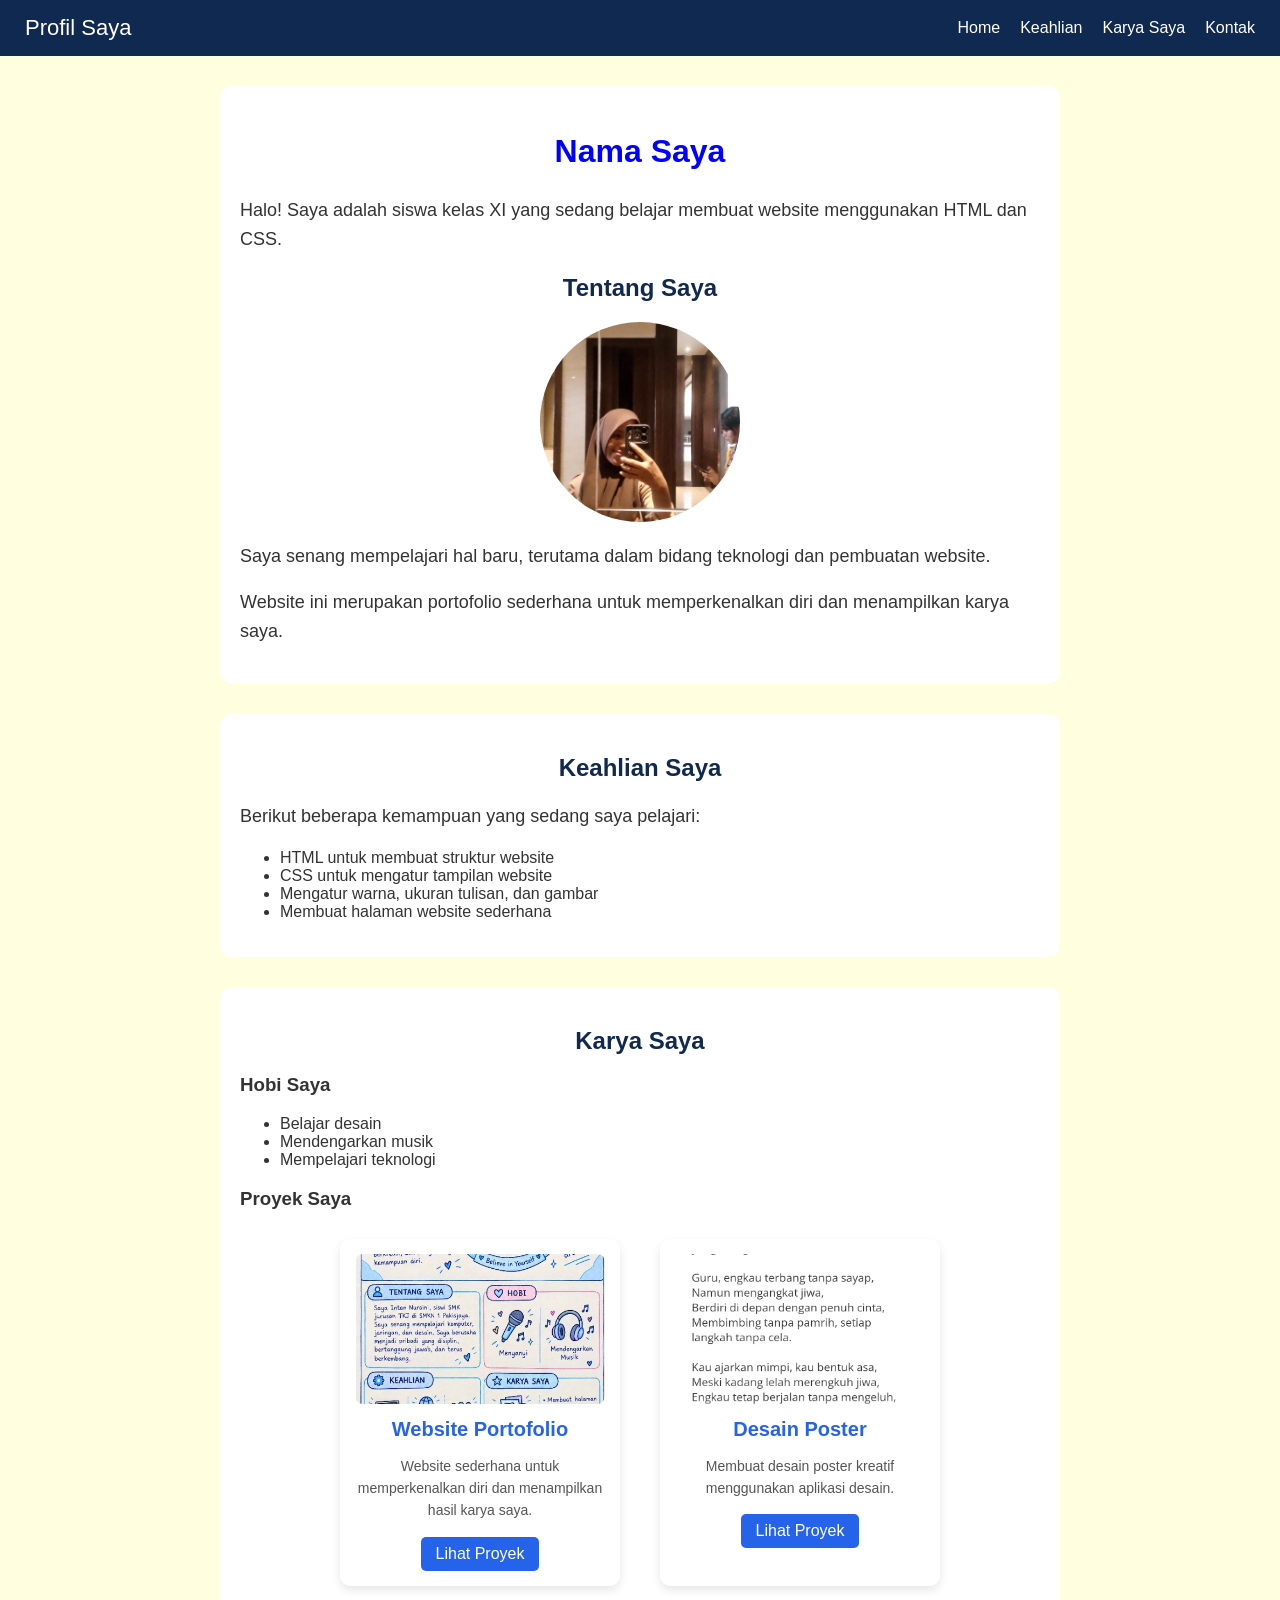
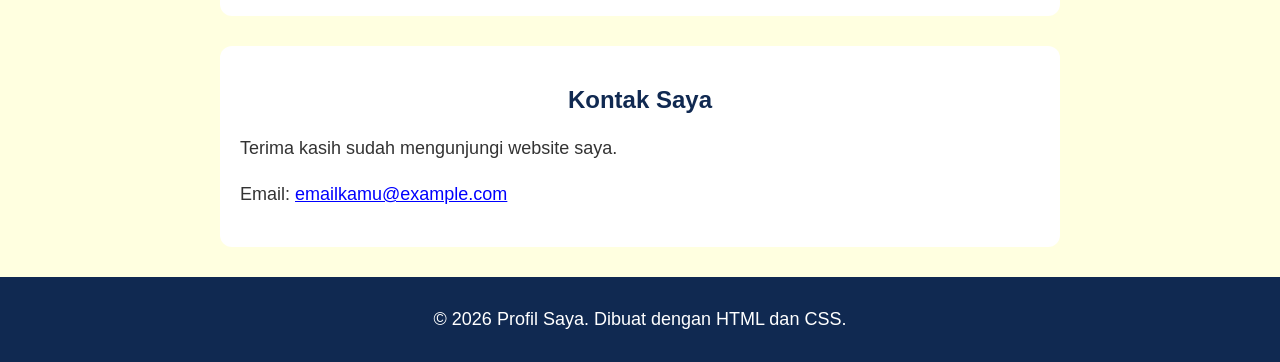
==== index.html @ 3bbe6285 "Update and rename intan.html to index.html" ====
<!DOCTYPE html>
<html lang="id">
<head>
    <meta charset="UTF-8">
    <meta name="viewport" content="width=device-width, initial-scale=1.0">
    <title>Profil Saya</title>

    <!-- Menghubungkan HTML dengan CSS -->
    <link rel="stylesheet" href="style.css">
    <link rel="stylesheet" href="responsive.css">
</head>
<body>

    <!-- NAVBAR: BAGIAN BARU -->
    <nav>
        <div class="logo">Profil Saya</div>

        <ul>
            <li><a href="#home">Home</a></li>
            <li><a href="#keahlian">Keahlian</a></li>
            <li><a href="#karya">Karya Saya</a></li>
            <li><a href="#kontak">Kontak</a></li>
        </ul>
    </nav>

    <!-- HOME: PENGEMBANGAN KONTEN LAMA -->
    <section id="home">
        <h1>Nama Saya</h1>

        <p>
            Halo! Saya adalah siswa kelas XI yang sedang belajar
            membuat website menggunakan HTML dan CSS.
        </p>

        <h2>Tentang Saya</h2>

        <img
            src="intance.jpeg"
            alt="Foto profil saya"
            class="foto-profil"
        >

        <p>
            Saya senang mempelajari hal baru, terutama dalam bidang
            teknologi dan pembuatan website.
        </p>

        <p>
            Website ini merupakan portofolio sederhana untuk
            memperkenalkan diri dan menampilkan karya saya.
        </p>
    </section>

    <!-- KEAHLIAN: BAGIAN BARU -->
    <section id="keahlian">
        <h2>Keahlian Saya</h2>

        <p>Berikut beberapa kemampuan yang sedang saya pelajari:</p>

        <ul class="daftar-keahlian">
            <li>HTML untuk membuat struktur website</li>
            <li>CSS untuk mengatur tampilan website</li>
            <li>Mengatur warna, ukuran tulisan, dan gambar</li>
            <li>Membuat halaman website sederhana</li>
        </ul>
    </section>

    <!-- KARYA SAYA -->
    <section id="karya">
        <h2>Karya Saya</h2>

        <h3>Hobi Saya</h3>

        <ul>
            <li>Belajar desain</li>
            <li>Mendengarkan musik</li>
            <li>Mempelajari teknologi</li>
        </ul>

        <h3>Proyek Saya</h3>

        <!-- WADAH UNTUK SEMUA CARD -->
        <div class="container-card">

            <!-- CARD 1 -->
            <div class="card">
                <img src="projekintan.png"
                     alt="Website Portofolio">

                <h3>Website Portofolio</h3>

                <p>
                    Website sederhana untuk memperkenalkan
                    diri dan menampilkan hasil karya saya.
                </p>

                <a href="#">Lihat Proyek</a>
            </div>

            <!-- CARD 2 -->
            <div class="card">
                <img src="puisi.png"
                     alt="Desain Poster">

                <h3>Desain Poster</h3>

                <p>
                    Membuat desain poster kreatif
                    menggunakan aplikasi desain.
                </p>

                <a href="#">Lihat Proyek</a>
            </div>

            
        </div>
    </section>

    <!-- KONTAK: BAGIAN BARU -->
    <section id="kontak">
        <h2>Kontak Saya</h2>

        <p>Terima kasih sudah mengunjungi website saya.</p>

        <p>
            Email:
            <a href="mailto:emailkamu@example.com">
                emailkamu@example.com
            </a>
        </p>
    </section>

    <!-- FOOTER -->
    <footer>
        <p>&copy; 2026 Profil Saya. Dibuat dengan HTML dan CSS.</p>
    </footer>

</body>
</html>
---- style.css ----
/* =================================
   1. PENGATURAN DASAR
================================= */
body {
    font-family: Arial, sans-serif;
    background-color: lightyellow;
    color: #333333;
    margin: 0;
    padding: 0;
}


/* =================================
   2. NAVBAR - PERTEMUAN 5
================================= */
nav {
    background-color: #102951;
    color: white;
    display: flex;
    justify-content: space-between;
    align-items: center;
    padding: 15px 25px;
}

/* NAMA WEBSITE */
.logo {
    color: white;
    font-size: 22px;
    margin: 0;
}

/* DAFTAR MENU */
nav ul {
    display: flex;
    gap: 20px;
    list-style: none;
    margin: 0;
    padding: 0;
}

/* LINK MENU */
nav a {
    color: white;
    text-decoration: none;
    font-size: 16px;
    transition: 0.3s;
}

/* EFEK HOVER NAVBAR */
nav a:hover {
    color: #60a5fa;
}


/* =================================
   3. BAGIAN KONTEN WEBSITE
================================= */
section {
    background-color: white;
    width: 80%;
    max-width: 800px;
    margin: 30px auto;
    padding: 20px;
    border-radius: 12px;
}


/* =================================
   4. JUDUL UTAMA
================================= */
h1 {
    color: blue;
    font-size: 32px;
    text-align: center;
}


/* =================================
   5. JUDUL BAGIAN
================================= */
section h2 {
    color: #102951;
    text-align: center;
}


/* =================================
   6. PARAGRAF
================================= */
p {
    font-size: 18px;
    line-height: 1.6;
}

/* DESKRIPSI DI BAGIAN HOME */
.deskripsi {
    text-align: center;
}


/* =================================
   7. FOTO PROFIL
================================= */
.foto-profil {
    display: block;
    width: 200px;
    height: 200px;
    object-fit: cover;
    border-radius: 50%;
    margin: 20px auto;

    /* TAMBAHAN P8 */
    transition: 0.3s;
}

/* EFEK HOVER FOTO - P8 */
.foto-profil:hover {
    transform: scale(1.05);
}


/* =================================
   8. LINK DI DALAM KONTEN
================================= */
section a {
    color: blue;
}


/* =================================
   9. WADAH UNTUK SEMUA CARD
================================= */
.container-card {
    display: flex;
    gap: 20px;
    flex-wrap: wrap;
    justify-content: center;
}


/* =================================
   10. TAMPILAN CARD
================================= */
.card {
    width: 250px;
    padding: 15px;
    margin: 10px;
    background-color: white;
    border-radius: 10px;
    box-shadow: 0 4px 10px rgba(0, 0, 0, 0.1);
    text-align: center;

    /* TAMBAHAN P8 */
    transition: transform 0.3s, box-shadow 0.3s;
}

/* EFEK HOVER CARD - P8 */
.card:hover {
    transform: translateY(-5px);
    box-shadow: 0 8px 15px rgba(0, 0, 0, 0.2);
}


/* =================================
   11. GAMBAR DALAM CARD
================================= */
.card img {
    width: 100%;
    height: 150px;
    object-fit: cover;
    border-radius: 8px;
}


/* =================================
   12. JUDUL CARD
================================= */
.card h3 {
    color: #2563eb;
    font-size: 20px;
    margin: 10px 0;
}


/* =================================
   13. DESKRIPSI CARD
================================= */
.card p {
    font-size: 14px;
    color: #555;
    margin-bottom: 15px;
}


/* =================================
   14. TOMBOL LIHAT PROYEK
================================= */
.card a {
    display: inline-block;
    background-color: #2563eb;
    color: white;
    padding: 8px 15px;
    text-decoration: none;
    border-radius: 5px;

    /* TAMBAHAN P8 */
    transition: 0.3s;
}


/* EFEK HOVER TOMBOL */
.card a:hover {
    background-color: #1e40af;

    /* TAMBAHAN P8 */
    transform: scale(1.05);
}


/* =================================
   15. BAGIAN PENUTUP
================================= */
footer {
    background-color: #102951;
    color: white;
    text-align: center;
    padding: 10px;
    margin-top: 30px;
}
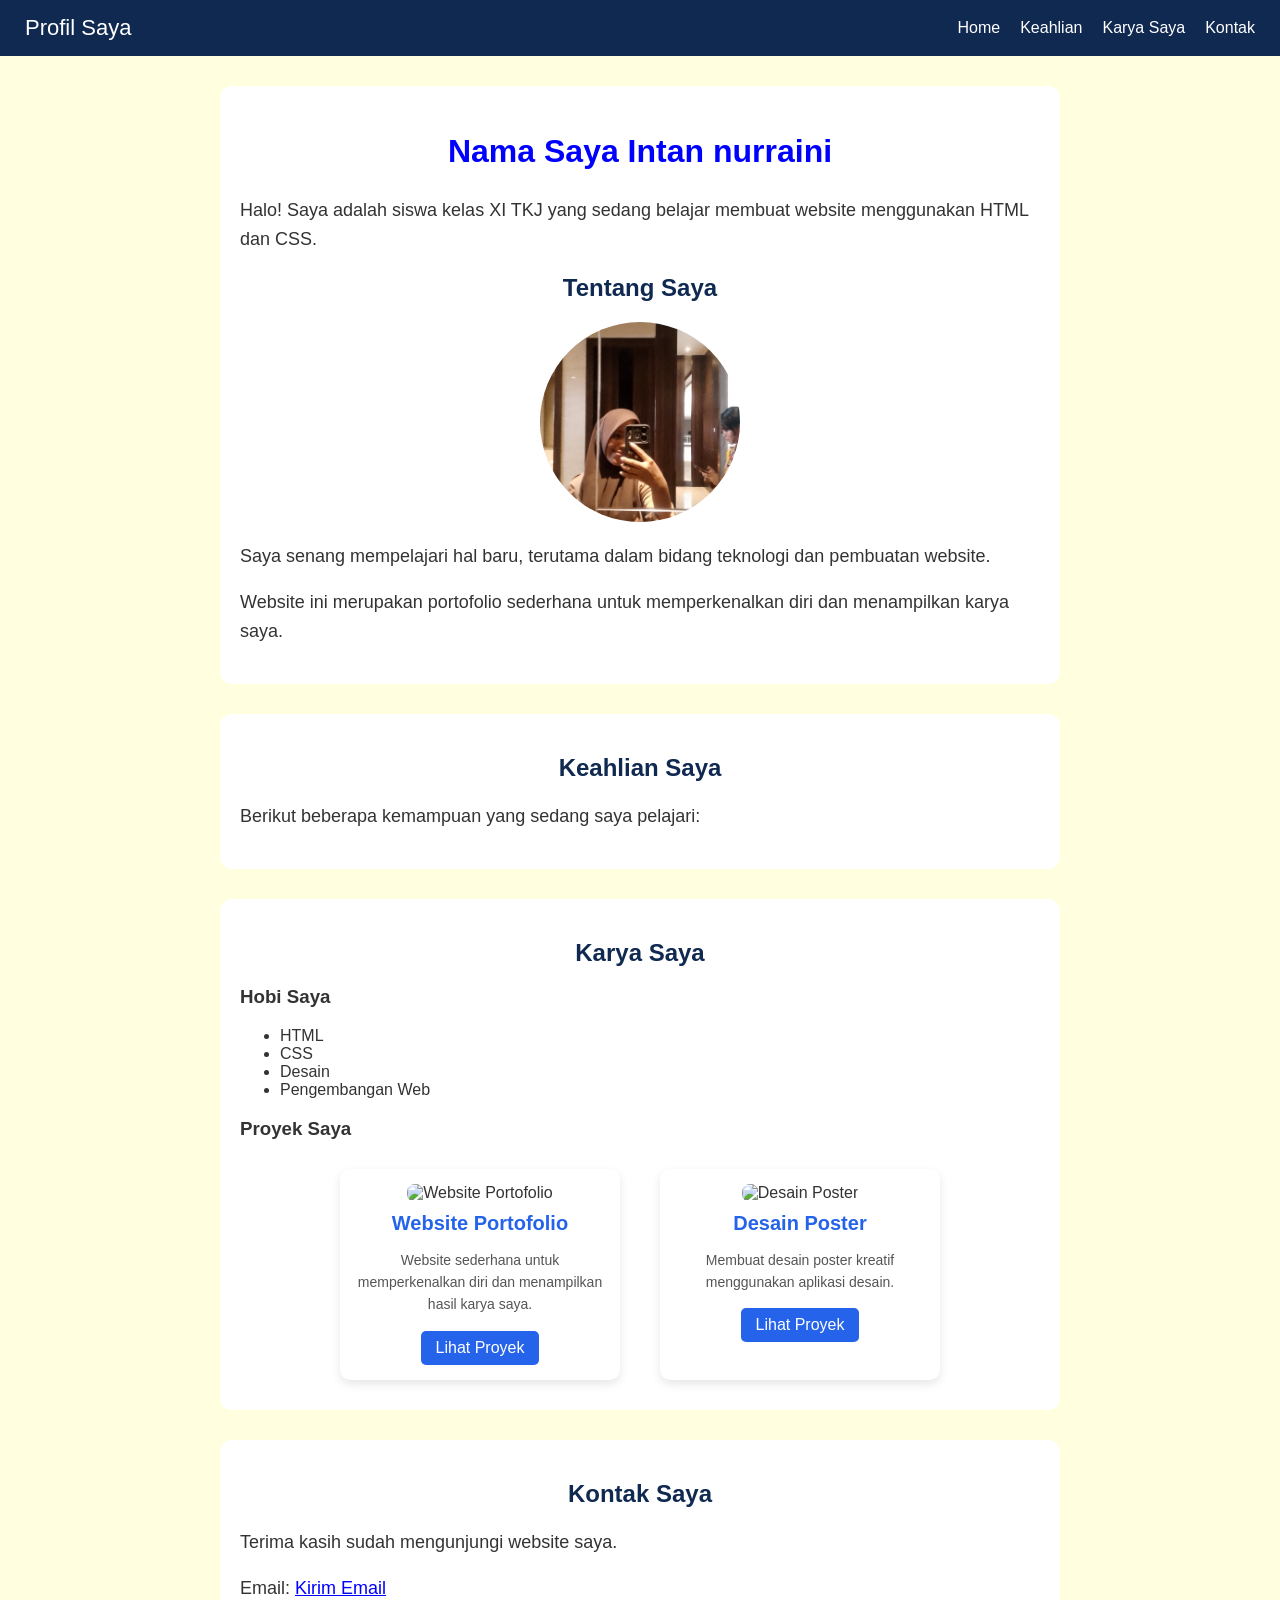
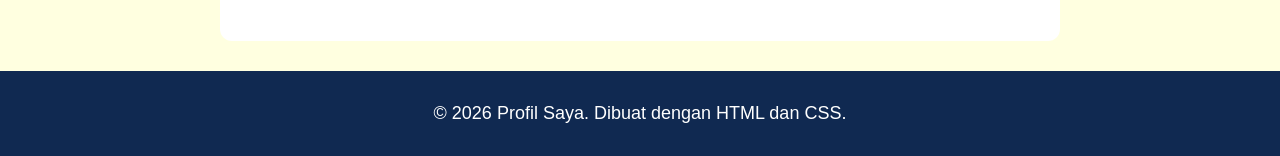
==== commit 970c8373: "Update index.html" ====
--- a/index.html
+++ b/index.html
@@ -25,10 +25,10 @@
 
     <!-- HOME: PENGEMBANGAN KONTEN LAMA -->
     <section id="home">
-        <h1>Nama Saya</h1>
+        <h1>Nama Saya Intan nurraini</h1>
 
         <p>
-            Halo! Saya adalah siswa kelas XI yang sedang belajar
+            Halo! Saya adalah siswa kelas XI TKJ yang sedang belajar
             membuat website menggunakan HTML dan CSS.
         </p>
 
@@ -57,12 +57,6 @@
 
         <p>Berikut beberapa kemampuan yang sedang saya pelajari:</p>
 
-        <ul class="daftar-keahlian">
-            <li>HTML untuk membuat struktur website</li>
-            <li>CSS untuk mengatur tampilan website</li>
-            <li>Mengatur warna, ukuran tulisan, dan gambar</li>
-            <li>Membuat halaman website sederhana</li>
-        </ul>
     </section>
 
     <!-- KARYA SAYA -->
@@ -71,11 +65,12 @@
 
         <h3>Hobi Saya</h3>
 
-        <ul>
-            <li>Belajar desain</li>
-            <li>Mendengarkan musik</li>
-            <li>Mempelajari teknologi</li>
-        </ul>
+        <ul class="skill-list">
+    <li>HTML</li>
+    <li>CSS</li>
+    <li>Desain</li>
+    <li>Pengembangan Web</li>
+</ul>
 
         <h3>Proyek Saya</h3>
 
@@ -84,7 +79,7 @@
 
             <!-- CARD 1 -->
             <div class="card">
-                <img src="projekintan.png"
+                <img src="proyekrai/projekintan.png"
                      alt="Website Portofolio">
 
                 <h3>Website Portofolio</h3>
@@ -99,7 +94,7 @@
 
             <!-- CARD 2 -->
             <div class="card">
-                <img src="puisi.png"
+                <img src="proyekrai/puisi.png"
                      alt="Desain Poster">
 
                 <h3>Desain Poster</h3>
@@ -124,9 +119,10 @@
 
         <p>
             Email:
-            <a href="mailto:emailkamu@example.com">
-                emailkamu@example.com
-            </a>
+           <a href="mailto:nurainiajee06@gmail.com"
+   class="contact-button">
+    Kirim Email
+</a>
         </p>
     </section>
 
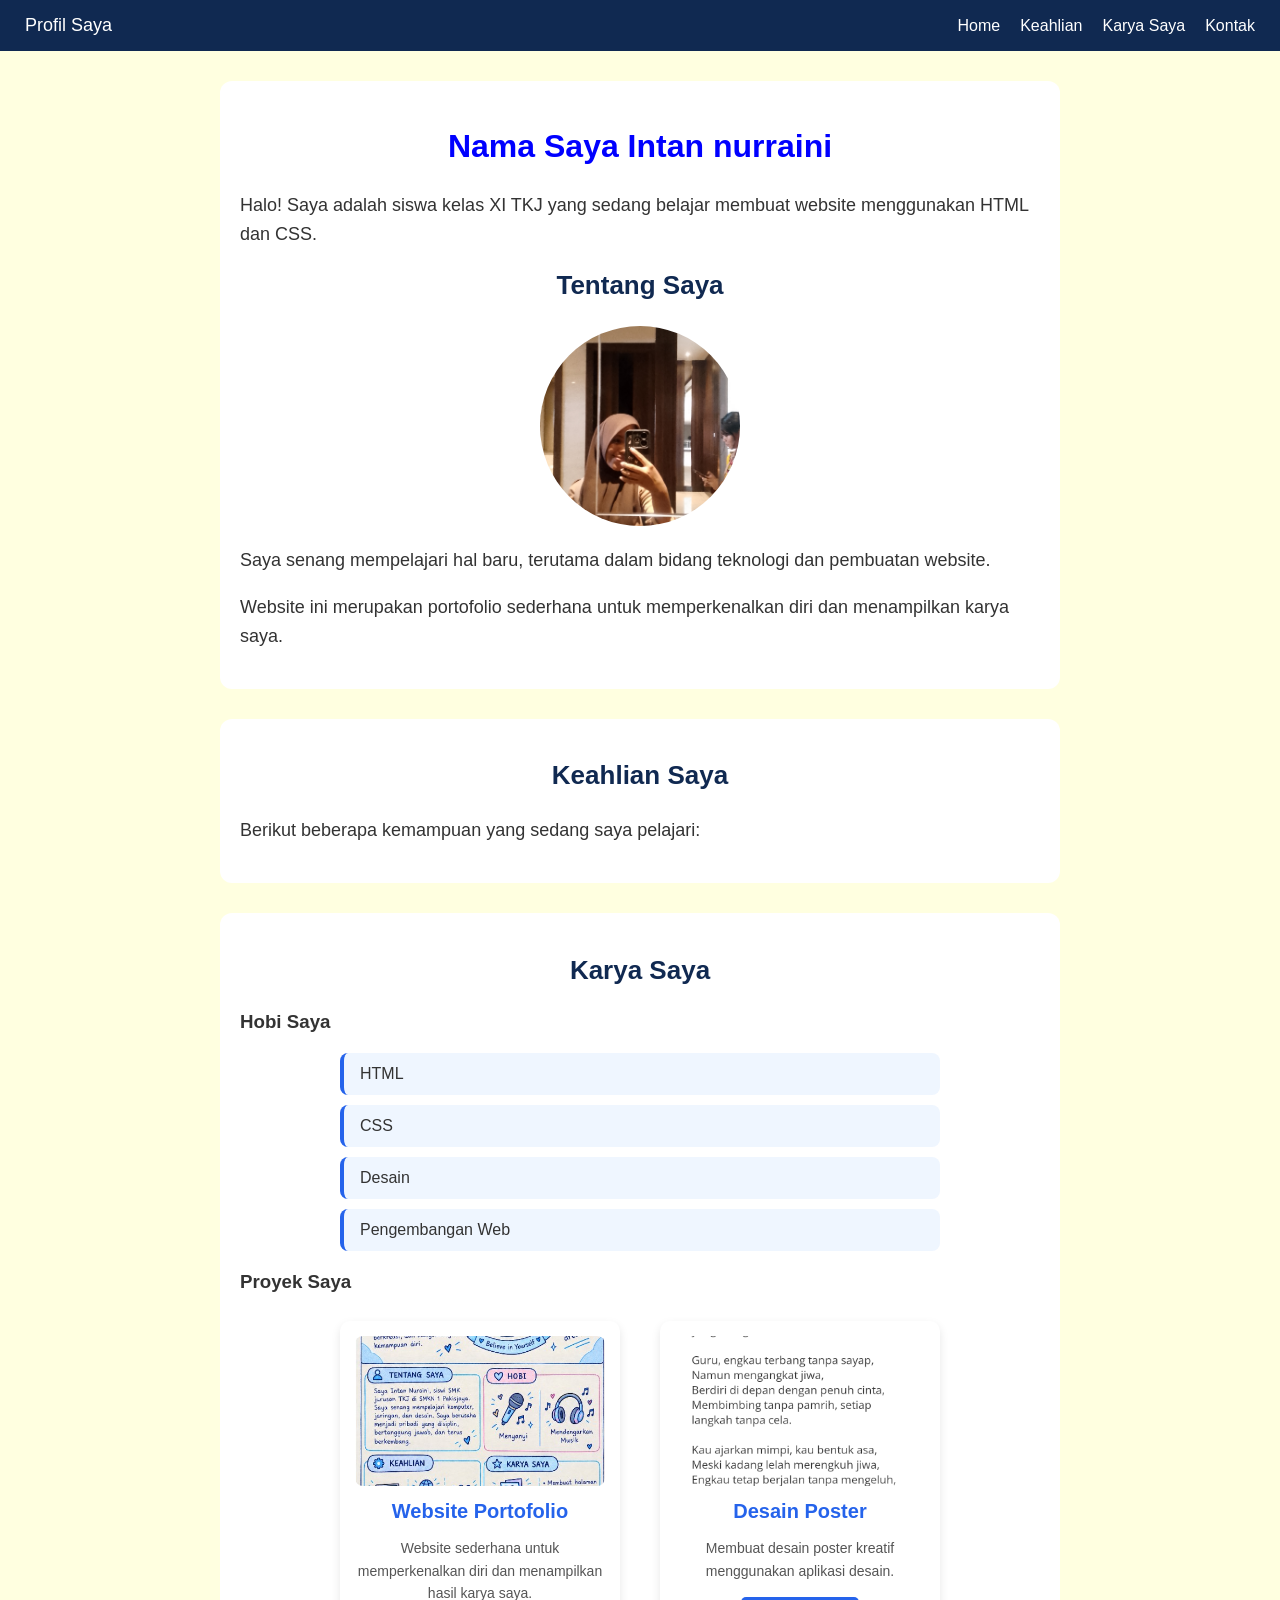
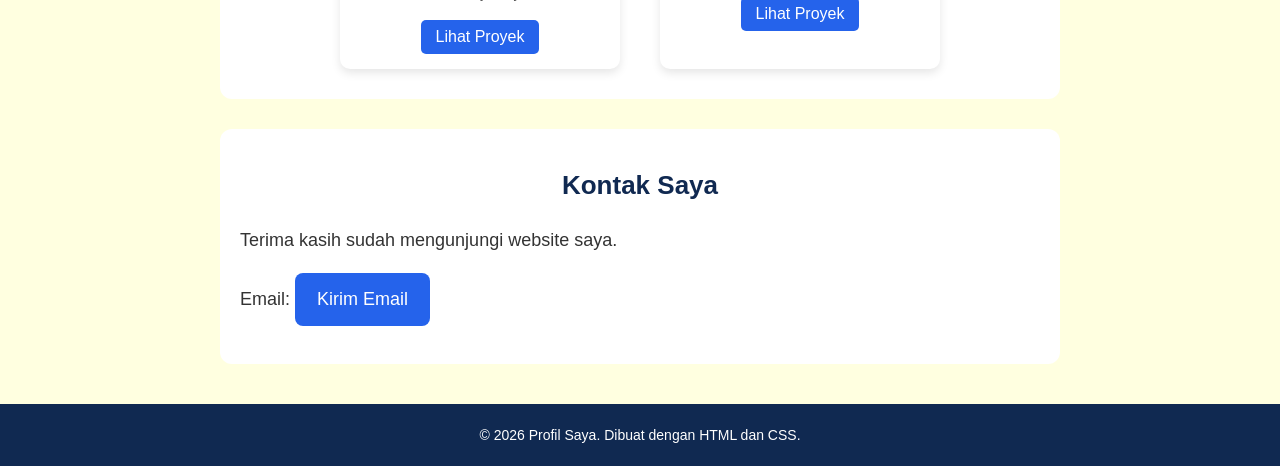
==== commit f9670501: "Update index.html" ====
--- a/index.html
+++ b/index.html
@@ -79,7 +79,7 @@
 
             <!-- CARD 1 -->
             <div class="card">
-                <img src="proyekrai/projekintan.png"
+                <img src="projekintan.png"
                      alt="Website Portofolio">
 
                 <h3>Website Portofolio</h3>
@@ -94,7 +94,7 @@
 
             <!-- CARD 2 -->
             <div class="card">
-                <img src="proyekrai/puisi.png"
+                <img src="puisi.png"
                      alt="Desain Poster">
 
                 <h3>Desain Poster</h3>
--- a/style.css
+++ b/style.css
@@ -25,7 +25,7 @@
 /* NAMA WEBSITE */
 .logo {
     color: white;
-    font-size: 22px;
+    font-size: 18px;
     margin: 0;
 }
 
@@ -226,4 +226,94 @@
     text-align: center;
     padding: 10px;
     margin-top: 30px;
-}+}
+
+/* MEMPERBAIKI TAMPILAN HOME */
+.home {
+    text-align: center;
+    padding: 40px 30px;
+}
+
+.home h1 {
+    font-size: 36px;
+    margin-bottom: 12px;
+}
+
+.home-subtitle {
+    color: #64748b;
+    font-size: 18px;
+}
+
+.home-description {
+    max-width: 650px;
+    margin: 20px auto;
+    line-height: 1.8;
+}
+
+
+/* MEMPERBAIKI JUDUL SECTION */
+section h2 {
+    font-size: 26px;
+    margin-bottom: 25px;
+    color: #102951;
+}
+
+
+/* MEMPERBAIKI DAFTAR KEAHLIAN */
+.skill-list {
+    list-style: none;
+    padding: 0;
+    max-width: 600px;
+    margin: 20px auto;
+}
+
+.skill-list li {
+    background-color: #eff6ff;
+    padding: 12px 16px;
+    margin-bottom: 10px;
+    border-radius: 8px;
+    border-left: 4px solid #2563eb;
+    transition: 0.3s;
+}
+
+.skill-list li:hover {
+    background-color: #dbeafe;
+    transform: translateX(5px);
+}
+
+
+/* MEMPERBAIKI TAMPILAN KONTAK */
+.contact {
+    text-align: center;
+}
+
+.contact-button {
+    display: inline-block;
+    background-color: #2563eb;
+    color: white;
+    padding: 12px 22px;
+    border-radius: 8px;
+    text-decoration: none;
+    transition: 0.3s;
+}
+
+.contact-button:hover {
+    background-color: #1e40af;
+    transform: scale(1.05);
+}
+
+
+/* MEMPERBAIKI FOOTER */
+footer {
+    background-color: #102951;
+    color: white;
+    text-align: center;
+    padding: 20px;
+    margin-top: 40px;
+}
+
+footer p {
+    margin: 0;
+    font-size: 14px;
+    line-height: 1.6;
+}
